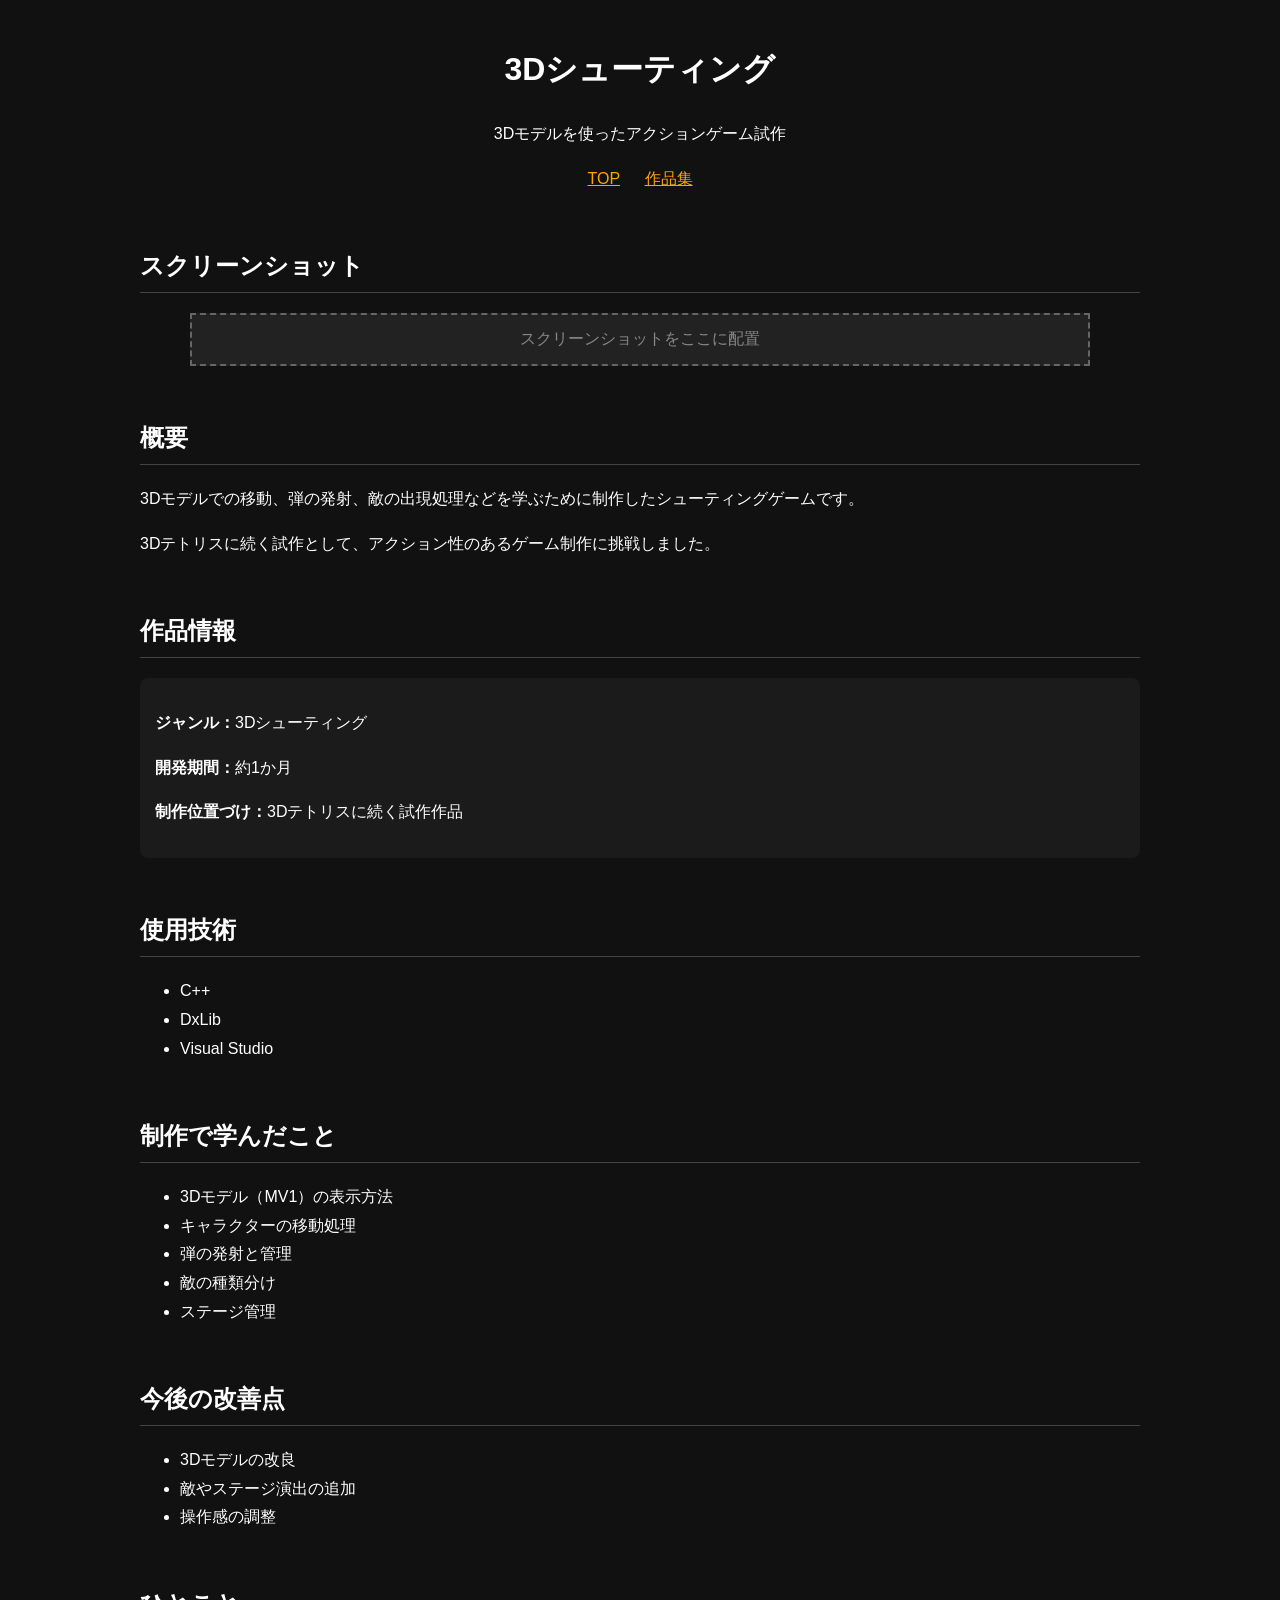
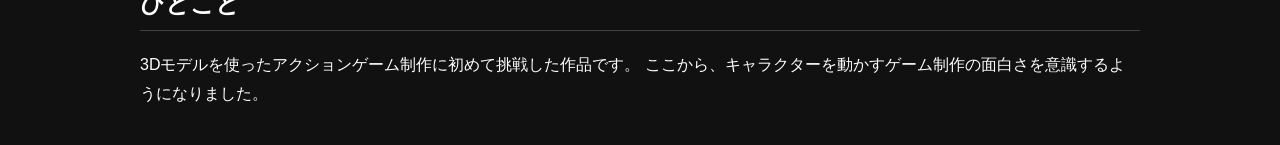
==== 3D-shooting.html @ 153990c5 "Create 3D-shooting.html 3Dシューティングゲームの制作" ====
<!DOCTYPE html>
<html lang="ja">

<head>
    <meta charset="UTF-8">
    <meta name="viewport" content="width=device-width, initial-scale=1.0">
    <title>3Dシューティング | 有限書庫</title>

    <style>
        body {
            max-width: 1000px;
            margin: auto;
            padding: 20px;
            font-family: sans-serif;
            line-height: 1.8;
            color: white;
            background: #111;
            position: relative;
            overflow-x: hidden;
        }

        .bullet {
            position: fixed;
            left: -120px;
            width: 100px;
            height: 4px;
            background: orange;
            opacity: 0.2;
            z-index: -1;
            animation: shoot 5s linear infinite;
        }

        .bullet1 {
            top: 20%;
            animation-delay: 0s;
        }

        .bullet2 {
            top: 45%;
            animation-delay: 1.5s;
        }

        .bullet3 {
            top: 70%;
            animation-delay: 3s;
        }

        .bullet4 {
            top: 85%;
            animation-delay: 4s;
        }

        @keyframes shoot {
            from {
                transform: translateX(-150px);
            }

            to {
                transform: translateX(120vw);
            }
        }

        header {
            text-align: center;
            margin-bottom: 40px;
        }

        nav a {
            color: orange;
            margin: 0 10px;
        }

        section {
            margin-top: 50px;
        }

        h2 {
            border-bottom: 1px solid #444;
            padding-bottom: 5px;
        }

        .screenshot {
            width: 100%;
            max-width: 900px;
            margin: 20px auto;
            border: 2px dashed #666;
            background: #222;
            padding: 10px;
            box-sizing: border-box;
            text-align: center;
            color: #888;
        }

        .screenshot img {
            width: 100%;
            height: auto;
            display: block;
        }

        .info-box {
            background: #1b1b1b;
            padding: 15px;
            border-radius: 8px;
        }
    </style>
</head>

<body>

    <div class="bullet bullet1"></div>
    <div class="bullet bullet2"></div>
    <div class="bullet bullet3"></div>
    <div class="bullet bullet4"></div>

    <header>
        <h1>3Dシューティング</h1>

        <p>
            3Dモデルを使ったアクションゲーム試作
        </p>

        <nav>
            <a href="./index.html">TOP</a>
            <a href="./works.html">作品集</a>
        </nav>
    </header>

    <section>
        <h2>スクリーンショット</h2>

        <div class="screenshot">
            スクリーンショットをここに配置

            <!--
            後でこう差し替える

            <img src="./shooting01.png" alt="3Dシューティングのスクリーンショット">
            -->
        </div>
    </section>

    <section>
        <h2>概要</h2>

        <p>
            3Dモデルでの移動、弾の発射、敵の出現処理などを学ぶために制作したシューティングゲームです。
        </p>

        <p>
            3Dテトリスに続く試作として、アクション性のあるゲーム制作に挑戦しました。
        </p>
    </section>

    <section>
        <h2>作品情報</h2>

        <div class="info-box">
            <p><strong>ジャンル：</strong>3Dシューティング</p>
            <p><strong>開発期間：</strong>約1か月</p>
            <p><strong>制作位置づけ：</strong>3Dテトリスに続く試作作品</p>
        </div>
    </section>

    <section>
        <h2>使用技術</h2>

        <ul>
            <li>C++</li>
            <li>DxLib</li>
            <li>Visual Studio</li>
        </ul>
    </section>

    <section>
        <h2>制作で学んだこと</h2>

        <ul>
            <li>3Dモデル（MV1）の表示方法</li>
            <li>キャラクターの移動処理</li>
            <li>弾の発射と管理</li>
            <li>敵の種類分け</li>
            <li>ステージ管理</li>
        </ul>
    </section>

    <section>
        <h2>今後の改善点</h2>

        <ul>
            <li>3Dモデルの改良</li>
            <li>敵やステージ演出の追加</li>
            <li>操作感の調整</li>
        </ul>
    </section>

    <section>
        <h2>ひとこと</h2>

        <p>
            3Dモデルを使ったアクションゲーム制作に初めて挑戦した作品です。
            ここから、キャラクターを動かすゲーム制作の面白さを意識するようになりました。
        </p>
    </section>

</body>

</html>
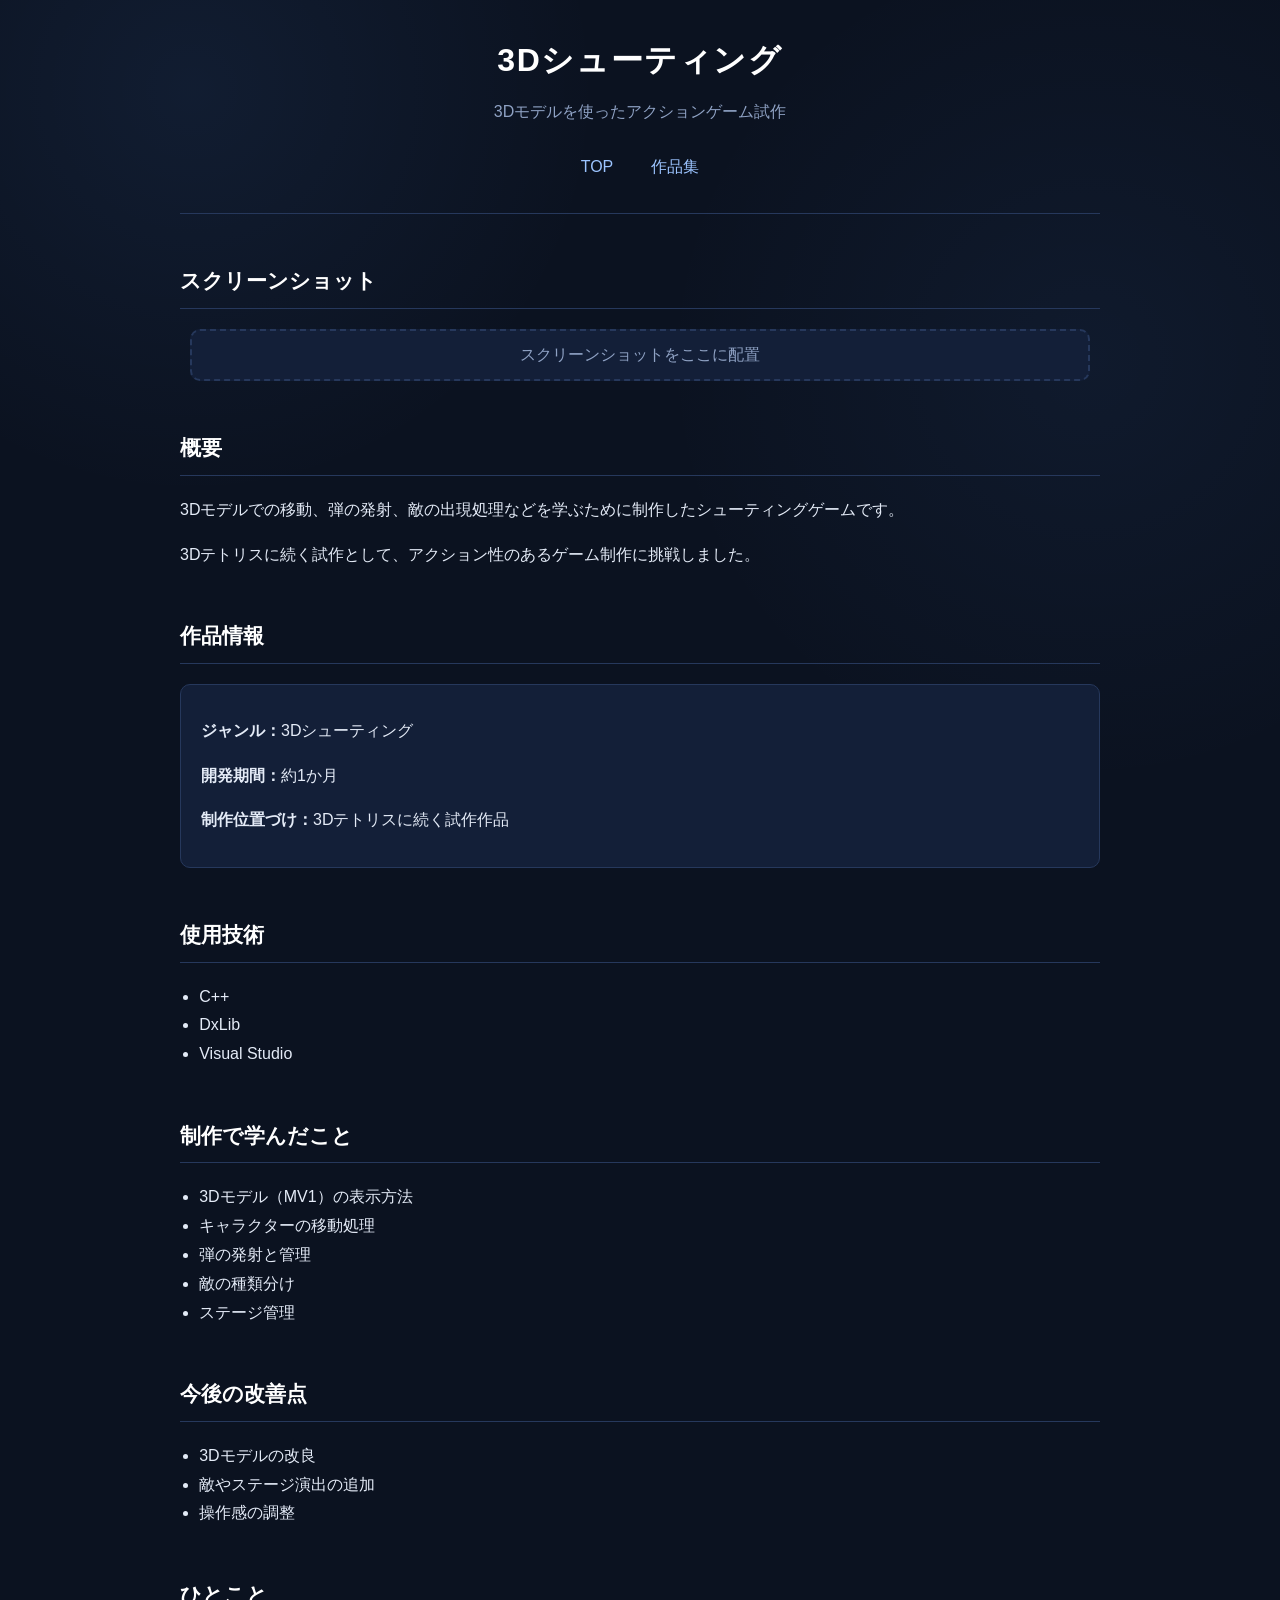
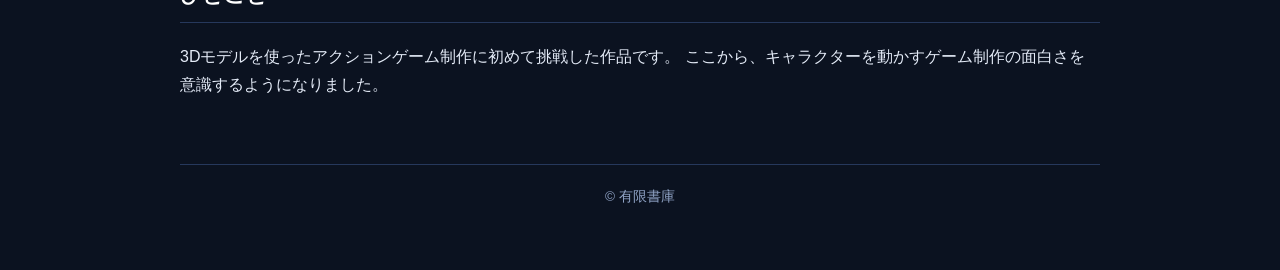
==== commit 4331aa93: "Add files via upload" ====
--- a/3D-shooting.html
+++ b/3D-shooting.html
@@ -5,27 +5,19 @@
     <meta charset="UTF-8">
     <meta name="viewport" content="width=device-width, initial-scale=1.0">
     <title>3Dシューティング | 有限書庫</title>
+    <link rel="stylesheet" href="./style.css">
 
     <style>
-        body {
-            max-width: 1000px;
-            margin: auto;
-            padding: 20px;
-            font-family: sans-serif;
-            line-height: 1.8;
-            color: white;
-            background: #111;
-            position: relative;
-            overflow-x: hidden;
-        }
+
+        /* 弾丸背景（このページ固有の演出） */
 
         .bullet {
             position: fixed;
             left: -120px;
             width: 100px;
             height: 4px;
-            background: orange;
-            opacity: 0.2;
+            background: var(--color-accent);
+            opacity: 0.15;
             z-index: -1;
             animation: shoot 5s linear infinite;
         }
@@ -60,48 +52,6 @@
             }
         }
 
-        header {
-            text-align: center;
-            margin-bottom: 40px;
-        }
-
-        nav a {
-            color: orange;
-            margin: 0 10px;
-        }
-
-        section {
-            margin-top: 50px;
-        }
-
-        h2 {
-            border-bottom: 1px solid #444;
-            padding-bottom: 5px;
-        }
-
-        .screenshot {
-            width: 100%;
-            max-width: 900px;
-            margin: 20px auto;
-            border: 2px dashed #666;
-            background: #222;
-            padding: 10px;
-            box-sizing: border-box;
-            text-align: center;
-            color: #888;
-        }
-
-        .screenshot img {
-            width: 100%;
-            height: auto;
-            display: block;
-        }
-
-        .info-box {
-            background: #1b1b1b;
-            padding: 15px;
-            border-radius: 8px;
-        }
     </style>
 </head>
 
@@ -202,6 +152,10 @@
         </p>
     </section>
 
+    <footer>
+        &copy; 有限書庫
+    </footer>
+
 </body>
 
 </html>
--- a/style.css
+++ b/style.css
@@ -0,0 +1,188 @@
+/* ==========================================================
+   有限書庫 共通スタイル
+   青を基調とした落ち着いたデザイン
+   ========================================================== */
+
+:root {
+    --color-bg: #0b1220;
+    --color-bg-soft: #0f1830;
+    --color-surface: #131f38;
+    --color-surface-soft: #182848;
+    --color-border: #26385c;
+    --color-text: #e4ebf7;
+    --color-text-muted: #8fa2c4;
+    --color-accent: #5b9dff;
+    --color-accent-soft: #9cc4ff;
+    --color-accent-dim: rgba(91, 157, 255, 0.15);
+    --max-width: 960px;
+}
+
+* {
+    box-sizing: border-box;
+}
+
+body {
+    max-width: var(--max-width);
+    margin: 0 auto;
+    padding: 32px 20px 60px;
+    font-family: "Hiragino Kaku Gothic ProN", "Yu Gothic", "Segoe UI", sans-serif;
+    line-height: 1.8;
+    color: var(--color-text);
+    background: var(--color-bg);
+    background-image:
+        radial-gradient(circle at 15% 10%, rgba(91, 157, 255, 0.08), transparent 30%),
+        radial-gradient(circle at 85% 40%, rgba(91, 157, 255, 0.06), transparent 35%);
+    background-attachment: fixed;
+}
+
+/* ---------- header / nav ---------- */
+
+header {
+    text-align: center;
+    margin-bottom: 48px;
+    padding-bottom: 24px;
+    border-bottom: 1px solid var(--color-border);
+}
+
+header h1 {
+    margin: 0 0 8px;
+    letter-spacing: 0.05em;
+    font-size: 2em;
+    color: #fff;
+}
+
+header p {
+    color: var(--color-text-muted);
+    margin: 0 0 20px;
+}
+
+nav {
+    display: flex;
+    justify-content: center;
+    flex-wrap: wrap;
+    gap: 8px;
+}
+
+nav a {
+    color: var(--color-accent-soft);
+    text-decoration: none;
+    padding: 6px 14px;
+    border-radius: 999px;
+    border: 1px solid transparent;
+    transition: border-color 0.2s ease, background 0.2s ease;
+}
+
+nav a:hover {
+    border-color: var(--color-accent);
+    background: var(--color-accent-dim);
+}
+
+/* ---------- sections ---------- */
+
+section {
+    margin-top: 48px;
+}
+
+h2 {
+    font-size: 1.3em;
+    color: #fff;
+    border-bottom: 1px solid var(--color-border);
+    padding-bottom: 8px;
+    margin-bottom: 20px;
+}
+
+h3 {
+    color: var(--color-accent-soft);
+    margin-bottom: 8px;
+}
+
+a {
+    color: var(--color-accent-soft);
+}
+
+ul {
+    padding-left: 1.2em;
+}
+
+/* ---------- cards ---------- */
+
+.card,
+.work-card {
+    background: var(--color-surface);
+    border: 1px solid var(--color-border);
+    border-radius: 10px;
+    padding: 18px 20px;
+    margin-top: 14px;
+    transition: border-color 0.2s ease, transform 0.2s ease;
+}
+
+.card:hover,
+.work-card:hover {
+    border-color: var(--color-accent);
+    transform: translateY(-2px);
+}
+
+.card h3,
+.work-card > a {
+    font-size: 1.1em;
+    font-weight: bold;
+}
+
+.work-card > a {
+    color: var(--color-accent-soft);
+    text-decoration: none;
+}
+
+.work-card > a:hover {
+    text-decoration: underline;
+}
+
+.status {
+    display: inline-block;
+    font-size: 0.8em;
+    color: var(--color-accent-soft);
+    background: var(--color-accent-dim);
+    padding: 2px 10px;
+    border-radius: 999px;
+    margin: 6px 0;
+}
+
+/* ---------- info box / screenshot (work detail pages) ---------- */
+
+.info-box {
+    background: var(--color-surface);
+    border: 1px solid var(--color-border);
+    padding: 16px 20px;
+    border-radius: 10px;
+}
+
+.screenshot {
+    width: 100%;
+    max-width: 900px;
+    margin: 20px auto;
+    border: 2px dashed var(--color-border);
+    background: var(--color-surface);
+    padding: 10px;
+    box-sizing: border-box;
+    text-align: center;
+    color: var(--color-text-muted);
+    border-radius: 10px;
+}
+
+.screenshot img {
+    width: 100%;
+    height: auto;
+    display: block;
+    border-radius: 6px;
+}
+
+/* ---------- footer ---------- */
+
+footer {
+    margin-top: 64px;
+    padding-top: 20px;
+    border-top: 1px solid var(--color-border);
+    text-align: center;
+    color: var(--color-text-muted);
+    font-size: 0.85em;
+}
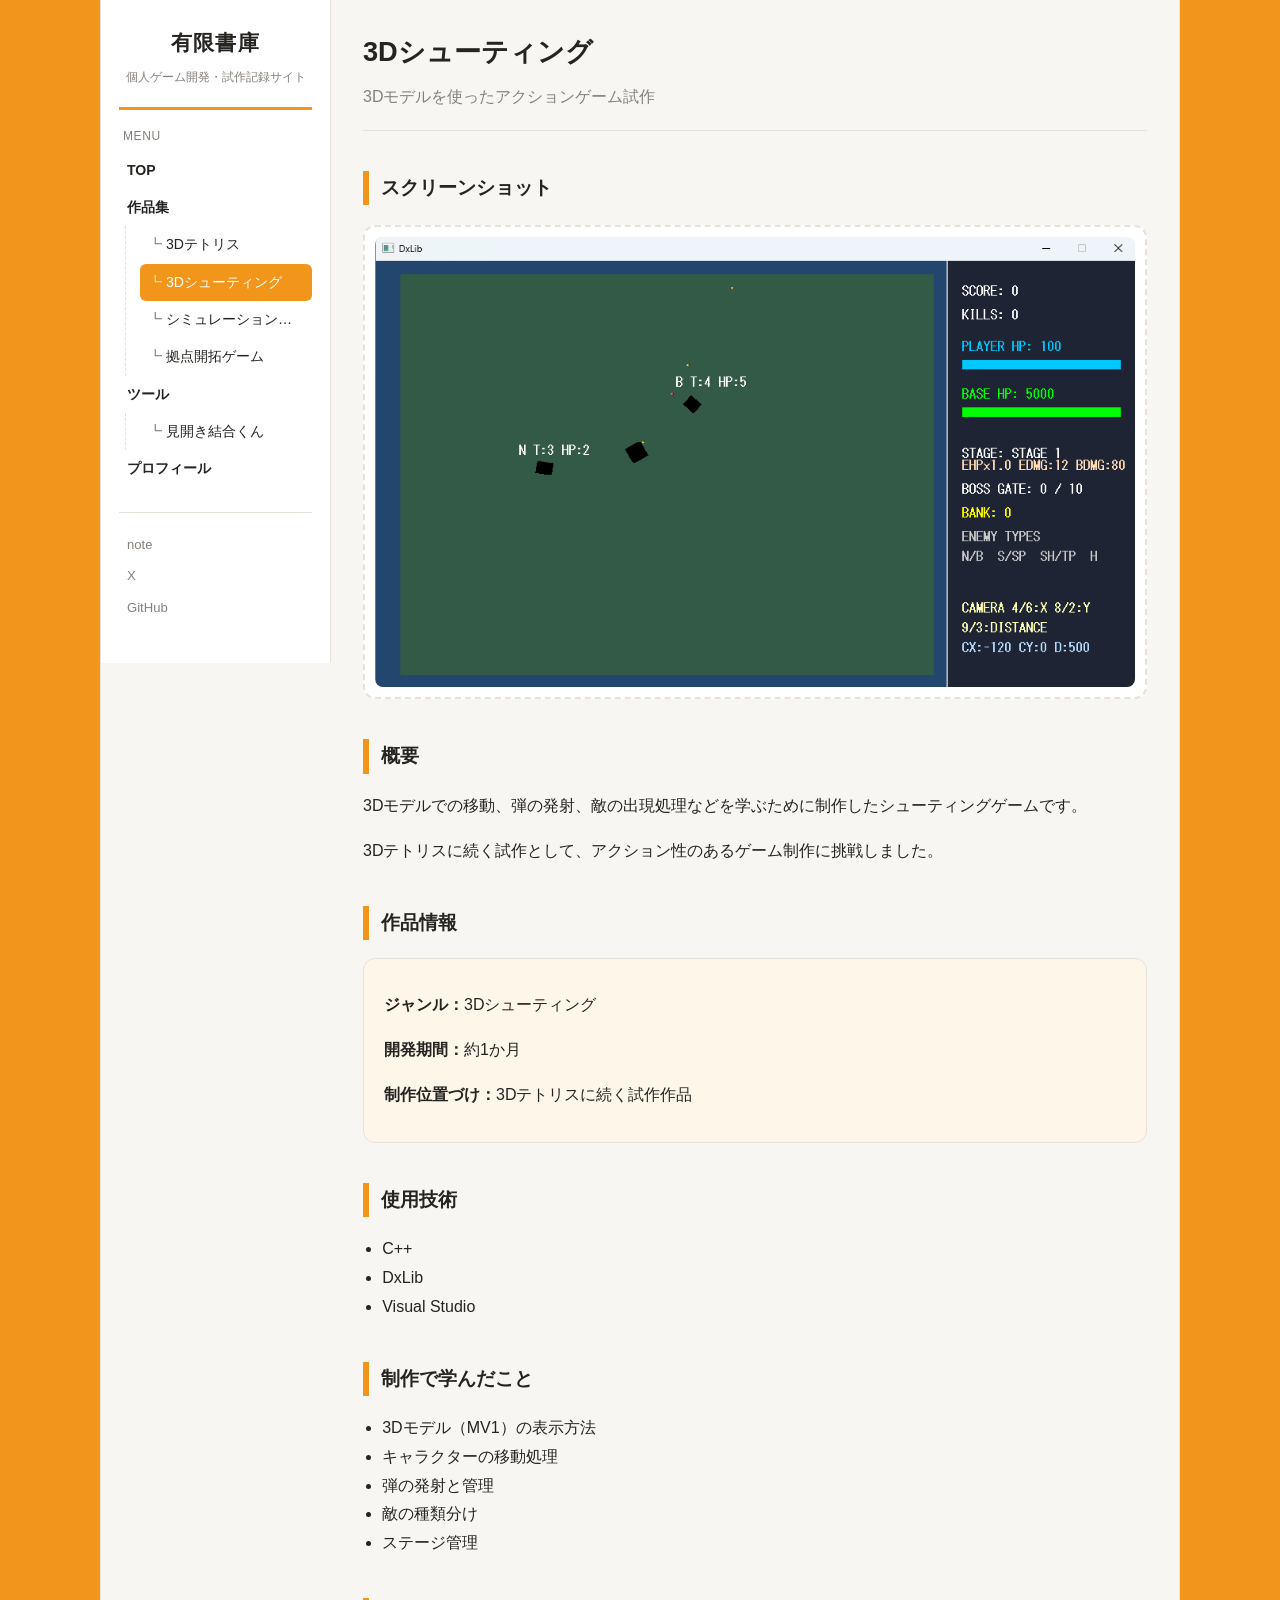
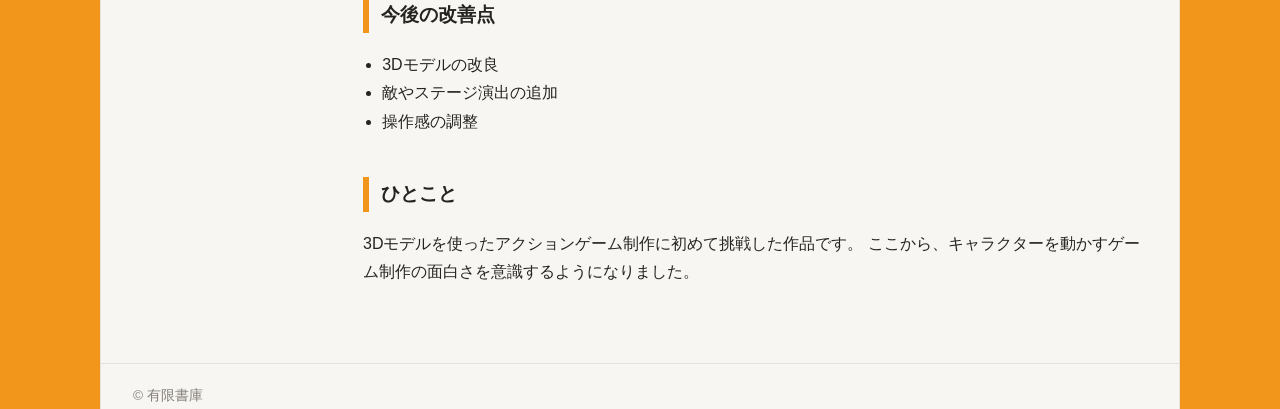
==== commit 128530c0: "Add files via upload" ====
--- a/3D-shooting.html
+++ b/3D-shooting.html
@@ -18,7 +18,7 @@
             height: 4px;
             background: var(--color-accent);
             opacity: 0.15;
-            z-index: -1;
+            z-index: 0;
             animation: shoot 5s linear infinite;
         }
 
@@ -62,95 +62,129 @@
     <div class="bullet bullet3"></div>
     <div class="bullet bullet4"></div>
 
-    <header>
-        <h1>3Dシューティング</h1>
+    <div class="layout">
 
-        <p>
-            3Dモデルを使ったアクションゲーム試作
-        </p>
+        <aside class="sidebar">
 
-        <nav>
-            <a href="./index.html">TOP</a>
-            <a href="./works.html">作品集</a>
-        </nav>
-    </header>
+            <div class="site-brand">
+                <a href="./index.html">
+                    <h1>有限書庫</h1>
+                    <p class="tagline">個人ゲーム開発・試作記録サイト</p>
+                </a>
+            </div>
 
-    <section>
-        <h2>スクリーンショット</h2>
+            <nav class="tree-nav">
+                <p class="group-title">MENU</p>
+                <ul>
+                    <li><a href="./index.html">TOP</a></li>
+                    <li>
+                        <a href="./works.html">作品集</a>
+                        <ul>
+                            <li><a href="./tetris.html">3Dテトリス</a></li>
+                            <li><a href="./3D-shooting.html" class="current">3Dシューティング</a></li>
+                            <li><a href="./simulation-game.html">シミュレーションゲーム</a></li>
+                            <li><a href="./settlement-builder.html">拠点開拓ゲーム</a></li>
+                        </ul>
+                    </li>
+                    <li>
+                        <a href="./works.html#tools">ツール</a>
+                        <ul>
+                            <li><a href="./mihiraki-merge.html">見開き結合くん</a></li>
+                        </ul>
+                    </li>
+                    <li><a href="./profile.html">プロフィール</a></li>
+                </ul>
+            </nav>
 
-        <div class="screenshot">
-            スクリーンショットをここに配置
+            <div class="sidebar-links">
+                <a href="https://note.com/finite_archive" target="_blank" rel="noopener">note</a>
+                <a href="https://x.com/FiniteArchive" target="_blank" rel="noopener">X</a>
+                <a href="#">GitHub</a>
+            </div>
 
-            <!--
-            後でこう差し替える
+        </aside>
 
-            <img src="./shooting01.png" alt="3Dシューティングのスクリーンショット">
-            -->
-        </div>
-    </section>
+        <main class="content">
 
-    <section>
-        <h2>概要</h2>
+            <div class="page-head">
+                <h1>3Dシューティング</h1>
+                <p>3Dモデルを使ったアクションゲーム試作</p>
+            </div>
 
-        <p>
-            3Dモデルでの移動、弾の発射、敵の出現処理などを学ぶために制作したシューティングゲームです。
-        </p>
+            <section>
+                <h2>スクリーンショット</h2>
 
-        <p>
-            3Dテトリスに続く試作として、アクション性のあるゲーム制作に挑戦しました。
-        </p>
-    </section>
+                <div class="screenshot">
+                    <img src="./images/3D-shooting01.png" alt="3Dシューティングのスクリーンショット">
+                </div>
+            </section>
 
-    <section>
-        <h2>作品情報</h2>
+            <section>
+                <h2>概要</h2>
 
-        <div class="info-box">
-            <p><strong>ジャンル：</strong>3Dシューティング</p>
-            <p><strong>開発期間：</strong>約1か月</p>
-            <p><strong>制作位置づけ：</strong>3Dテトリスに続く試作作品</p>
-        </div>
-    </section>
+                <p>
+                    3Dモデルでの移動、弾の発射、敵の出現処理などを学ぶために制作したシューティングゲームです。
+                </p>
 
-    <section>
-        <h2>使用技術</h2>
+                <p>
+                    3Dテトリスに続く試作として、アクション性のあるゲーム制作に挑戦しました。
+                </p>
+            </section>
 
-        <ul>
-            <li>C++</li>
-            <li>DxLib</li>
-            <li>Visual Studio</li>
-        </ul>
-    </section>
+            <section>
+                <h2>作品情報</h2>
 
-    <section>
-        <h2>制作で学んだこと</h2>
+                <div class="info-box">
+                    <p><strong>ジャンル：</strong>3Dシューティング</p>
+                    <p><strong>開発期間：</strong>約1か月</p>
+                    <p><strong>制作位置づけ：</strong>3Dテトリスに続く試作作品</p>
+                </div>
+            </section>
 
-        <ul>
-            <li>3Dモデル（MV1）の表示方法</li>
-            <li>キャラクターの移動処理</li>
-            <li>弾の発射と管理</li>
-            <li>敵の種類分け</li>
-            <li>ステージ管理</li>
-        </ul>
-    </section>
+            <section>
+                <h2>使用技術</h2>
 
-    <section>
-        <h2>今後の改善点</h2>
+                <ul>
+                    <li>C++</li>
+                    <li>DxLib</li>
+                    <li>Visual Studio</li>
+                </ul>
+            </section>
 
-        <ul>
-            <li>3Dモデルの改良</li>
-            <li>敵やステージ演出の追加</li>
-            <li>操作感の調整</li>
-        </ul>
-    </section>
+            <section>
+                <h2>制作で学んだこと</h2>
 
-    <section>
-        <h2>ひとこと</h2>
+                <ul>
+                    <li>3Dモデル（MV1）の表示方法</li>
+                    <li>キャラクターの移動処理</li>
+                    <li>弾の発射と管理</li>
+                    <li>敵の種類分け</li>
+                    <li>ステージ管理</li>
+                </ul>
+            </section>
 
-        <p>
-            3Dモデルを使ったアクションゲーム制作に初めて挑戦した作品です。
-            ここから、キャラクターを動かすゲーム制作の面白さを意識するようになりました。
-        </p>
-    </section>
+            <section>
+                <h2>今後の改善点</h2>
+
+                <ul>
+                    <li>3Dモデルの改良</li>
+                    <li>敵やステージ演出の追加</li>
+                    <li>操作感の調整</li>
+                </ul>
+            </section>
+
+            <section>
+                <h2>ひとこと</h2>
+
+                <p>
+                    3Dモデルを使ったアクションゲーム制作に初めて挑戦した作品です。
+                    ここから、キャラクターを動かすゲーム制作の面白さを意識するようになりました。
+                </p>
+            </section>
+
+        </main>
+
+    </div>
 
     <footer>
         &copy; 有限書庫
--- a/style.css
+++ b/style.css
@@ -1,164 +1,320 @@
 /* ==========================================================
    有限書庫 共通スタイル
-   青を基調とした落ち着いたデザイン
+   サイドバー式ツリーナビゲーションのある個人サイト風レイアウト
    ========================================================== */
 
 :root {
-    --color-bg: #0b1220;
-    --color-bg-soft: #0f1830;
-    --color-surface: #131f38;
-    --color-surface-soft: #182848;
-    --color-border: #26385c;
-    --color-text: #e4ebf7;
-    --color-text-muted: #8fa2c4;
-    --color-accent: #5b9dff;
-    --color-accent-soft: #9cc4ff;
-    --color-accent-dim: rgba(91, 157, 255, 0.15);
-    --max-width: 960px;
+    --color-bg: #f7f6f3;
+    --color-surface: #ffffff;
+    --color-surface-soft: #fff6ea;
+    --color-border: #e6e2da;
+    --color-text: #262421;
+    --color-text-muted: #85807a;
+    --color-accent: #f2951b;
+    --color-accent-dark: #d97e0a;
+    --color-accent-soft: #fff0da;
+    --color-accent-dim: rgba(242, 149, 27, 0.12);
+    --sidebar-width: 230px;
+    --max-width: 1080px;
 }
 
 * {
     box-sizing: border-box;
+}
+
+html {
+    background: var(--color-accent);
 }
 
 body {
     max-width: var(--max-width);
     margin: 0 auto;
-    padding: 32px 20px 60px;
-    font-family: "Hiragino Kaku Gothic ProN", "Yu Gothic", "Segoe UI", sans-serif;
+    font-family: "Hiragino Kaku Gothic ProN", "Noto Sans JP", "Yu Gothic", "Segoe UI", sans-serif;
     line-height: 1.8;
     color: var(--color-text);
     background: var(--color-bg);
-    background-image:
-        radial-gradient(circle at 15% 10%, rgba(91, 157, 255, 0.08), transparent 30%),
-        radial-gradient(circle at 85% 40%, rgba(91, 157, 255, 0.06), transparent 35%);
-    background-attachment: fixed;
-}
-
-/* ---------- header / nav ---------- */
-
-header {
-    text-align: center;
-    margin-bottom: 48px;
-    padding-bottom: 24px;
-    border-bottom: 1px solid var(--color-border);
-}
-
-header h1 {
-    margin: 0 0 8px;
-    letter-spacing: 0.05em;
-    font-size: 2em;
-    color: #fff;
-}
-
-header p {
-    color: var(--color-text-muted);
-    margin: 0 0 20px;
-}
-
-nav {
-    display: flex;
-    justify-content: center;
-    flex-wrap: wrap;
-    gap: 8px;
-}
-
-nav a {
-    color: var(--color-accent-soft);
-    text-decoration: none;
-    padding: 6px 14px;
-    border-radius: 999px;
-    border: 1px solid transparent;
-    transition: border-color 0.2s ease, background 0.2s ease;
-}
-
-nav a:hover {
-    border-color: var(--color-accent);
-    background: var(--color-accent-dim);
-}
-
-/* ---------- sections ---------- */
-
-section {
-    margin-top: 48px;
-}
-
-h2 {
-    font-size: 1.3em;
-    color: #fff;
-    border-bottom: 1px solid var(--color-border);
-    padding-bottom: 8px;
-    margin-bottom: 20px;
-}
-
-h3 {
-    color: var(--color-accent-soft);
-    margin-bottom: 8px;
+    border-left: 1px solid var(--color-border);
+    border-right: 1px solid var(--color-border);
 }
 
 a {
-    color: var(--color-accent-soft);
+    color: var(--color-accent-dark);
 }
 
 ul {
     padding-left: 1.2em;
 }
 
-/* ---------- cards ---------- */
-
-.card,
-.work-card {
+/* ---------- layout: sidebar + content ---------- */
+
+.layout {
+    display: flex;
+    align-items: flex-start;
+}
+
+/* ---------- sidebar ---------- */
+
+.sidebar {
+    width: var(--sidebar-width);
+    flex-shrink: 0;
+    background: var(--color-surface);
+    border-right: 1px solid var(--color-border);
+    padding: 24px 18px 40px;
+    position: sticky;
+    top: 0;
+    align-self: flex-start;
+    max-height: 100vh;
+    overflow-y: auto;
+}
+
+.site-brand {
+    text-align: center;
+    padding-bottom: 18px;
+    margin-bottom: 16px;
+    border-bottom: 3px solid var(--color-accent);
+}
+
+.site-brand a {
+    text-decoration: none;
+    color: var(--color-text);
+}
+
+.site-brand h1 {
+    margin: 0;
+    font-size: 1.3em;
+    letter-spacing: 0.05em;
+}
+
+.site-brand .tagline {
+    margin: 6px 0 0;
+    font-size: 0.75em;
+    color: var(--color-text-muted);
+}
+
+.tree-nav .group-title {
+    font-size: 0.75em;
+    color: var(--color-text-muted);
+    margin: 20px 0 4px;
+    padding-left: 4px;
+    letter-spacing: 0.05em;
+}
+
+.tree-nav .group-title:first-child {
+    margin-top: 0;
+}
+
+.tree-nav ul {
+    list-style: none;
+    margin: 0;
+    padding: 0;
+}
+
+.tree-nav > ul > li > a {
+    font-weight: bold;
+}
+
+.tree-nav a {
+    display: block;
+    padding: 6px 8px;
+    border-radius: 6px;
+    color: var(--color-text);
+    text-decoration: none;
+    font-size: 0.88em;
+    white-space: nowrap;
+    overflow: hidden;
+    text-overflow: ellipsis;
+}
+
+.tree-nav a:hover {
+    background: var(--color-accent-dim);
+    color: var(--color-accent-dark);
+}
+
+.tree-nav a.current {
+    background: var(--color-accent);
+    color: #fff;
+}
+
+.tree-nav ul ul {
+    padding-left: 14px;
+    margin-left: 6px;
+    border-left: 1px dashed var(--color-border);
+}
+
+.tree-nav ul ul li > a::before {
+    content: "┗ ";
+    color: var(--color-text-muted);
+}
+
+.tree-nav a.current::before {
+    color: rgba(255, 255, 255, 0.7);
+}
+
+.sidebar-links {
+    margin-top: 24px;
+    padding-top: 16px;
+    border-top: 1px solid var(--color-border);
+}
+
+.sidebar-links a {
+    display: block;
+    padding: 4px 8px;
+    font-size: 0.82em;
+    color: var(--color-text-muted);
+    text-decoration: none;
+}
+
+.sidebar-links a:hover {
+    color: var(--color-accent-dark);
+}
+
+/* ---------- main content ---------- */
+
+.content {
+    flex: 1;
+    min-width: 0;
+    padding: 28px 32px 60px;
+}
+
+.page-head {
+    margin-bottom: 36px;
+    padding-bottom: 18px;
+    border-bottom: 1px solid var(--color-border);
+}
+
+.page-head h1 {
+    margin: 0 0 6px;
+    font-size: 1.7em;
+}
+
+.page-head p {
+    margin: 0;
+    color: var(--color-text-muted);
+}
+
+section {
+    margin-top: 40px;
+}
+
+h2 {
+    font-size: 1.2em;
+    color: var(--color-text);
+    padding-left: 12px;
+    border-left: 6px solid var(--color-accent);
+    margin-bottom: 18px;
+}
+
+h3 {
+    color: var(--color-accent-dark);
+    margin-bottom: 8px;
+}
+
+/* ---------- work list (thumbnail row style) ---------- */
+
+.work-list {
+    display: flex;
+    flex-direction: column;
+    gap: 12px;
+}
+
+.work-row {
+    display: flex;
+    gap: 16px;
+    align-items: flex-start;
     background: var(--color-surface);
     border: 1px solid var(--color-border);
-    border-radius: 10px;
-    padding: 18px 20px;
-    margin-top: 14px;
-    transition: border-color 0.2s ease, transform 0.2s ease;
-}
-
-.card:hover,
-.work-card:hover {
+    border-radius: 12px;
+    padding: 14px;
+    transition: border-color 0.2s ease, box-shadow 0.2s ease;
+}
+
+.work-row:hover {
     border-color: var(--color-accent);
-    transform: translateY(-2px);
-}
-
-.card h3,
-.work-card > a {
-    font-size: 1.1em;
+    box-shadow: 0 6px 16px rgba(38, 36, 33, 0.08);
+}
+
+.work-row .thumb {
+    width: 110px;
+    height: 78px;
+    flex-shrink: 0;
+    border-radius: 8px;
+    overflow: hidden;
+    background: var(--color-surface-soft);
+    display: flex;
+    align-items: center;
+    justify-content: center;
+    color: var(--color-text-muted);
+    font-size: 0.7em;
+    text-align: center;
+}
+
+.work-row .thumb img {
+    width: 100%;
+    height: 100%;
+    object-fit: cover;
+}
+
+.work-row .body {
+    flex: 1;
+    min-width: 0;
+}
+
+.work-row .body > a {
     font-weight: bold;
-}
-
-.work-card > a {
-    color: var(--color-accent-soft);
     text-decoration: none;
-}
-
-.work-card > a:hover {
+    color: var(--color-accent-dark);
+}
+
+.work-row .body > a:hover {
     text-decoration: underline;
+}
+
+.work-row .body p {
+    margin: 6px 0 0;
+}
+
+.work-row .body h3 {
+    margin: 0;
+}
+
+/* ---------- simple card (index highlights, etc.) ---------- */
+
+.card {
+    background: var(--color-surface);
+    border: 1px solid var(--color-border);
+    border-radius: 12px;
+    padding: 16px 18px;
+    margin-top: 12px;
+    transition: border-color 0.2s ease, box-shadow 0.2s ease;
+}
+
+.card:hover {
+    border-color: var(--color-accent);
+    box-shadow: 0 6px 16px rgba(38, 36, 33, 0.08);
 }
 
 .status {
     display: inline-block;
-    font-size: 0.8em;
-    color: var(--color-accent-soft);
-    background: var(--color-accent-dim);
-    padding: 2px 10px;
+    font-size: 0.75em;
+    font-weight: bold;
+    color: #fff;
+    background: var(--color-accent);
+    padding: 3px 12px;
     border-radius: 999px;
-    margin: 6px 0;
+    margin: 4px 0;
 }
 
 /* ---------- info box / screenshot (work detail pages) ---------- */
 
 .info-box {
-    background: var(--color-surface);
+    background: var(--color-surface-soft);
     border: 1px solid var(--color-border);
     padding: 16px 20px;
-    border-radius: 10px;
+    border-radius: 12px;
 }
 
 .screenshot {
     width: 100%;
-    max-width: 900px;
     margin: 20px auto;
     border: 2px dashed var(--color-border);
     background: var(--color-surface);
@@ -166,23 +322,77 @@
     box-sizing: border-box;
     text-align: center;
     color: var(--color-text-muted);
-    border-radius: 10px;
+    border-radius: 12px;
 }
 
 .screenshot img {
     width: 100%;
     height: auto;
     display: block;
-    border-radius: 6px;
+    border-radius: 8px;
+}
+
+/* ---------- update log (news list, dense row style) ---------- */
+
+.log-list {
+    list-style: none;
+    padding: 0;
+    margin: 0;
+    border-top: 1px solid var(--color-border);
+}
+
+.log-list li {
+    display: flex;
+    gap: 14px;
+    padding: 8px 4px;
+    border-bottom: 1px solid var(--color-border);
+    font-size: 0.92em;
+}
+
+.log-list .date {
+    flex-shrink: 0;
+    color: var(--color-text-muted);
+    font-variant-numeric: tabular-nums;
 }
 
 /* ---------- footer ---------- */
 
 footer {
-    margin-top: 64px;
-    padding-top: 20px;
+    padding: 20px 32px 0;
     border-top: 1px solid var(--color-border);
-    text-align: center;
     color: var(--color-text-muted);
     font-size: 0.85em;
 }
+
+/* ---------- responsive ---------- */
+
+@media (max-width: 720px) {
+    .layout {
+        flex-direction: column;
+    }
+
+    .sidebar {
+        width: 100%;
+        position: static;
+        max-height: none;
+        border-right: none;
+        border-bottom: 1px solid var(--color-border);
+    }
+
+    .tree-nav ul ul {
+        padding-left: 10px;
+    }
+
+    .content {
+        padding: 24px 18px 48px;
+    }
+
+    .work-row {
+        flex-direction: column;
+    }
+
+    .work-row .thumb {
+        width: 100%;
+        height: 140px;
+    }
+}
